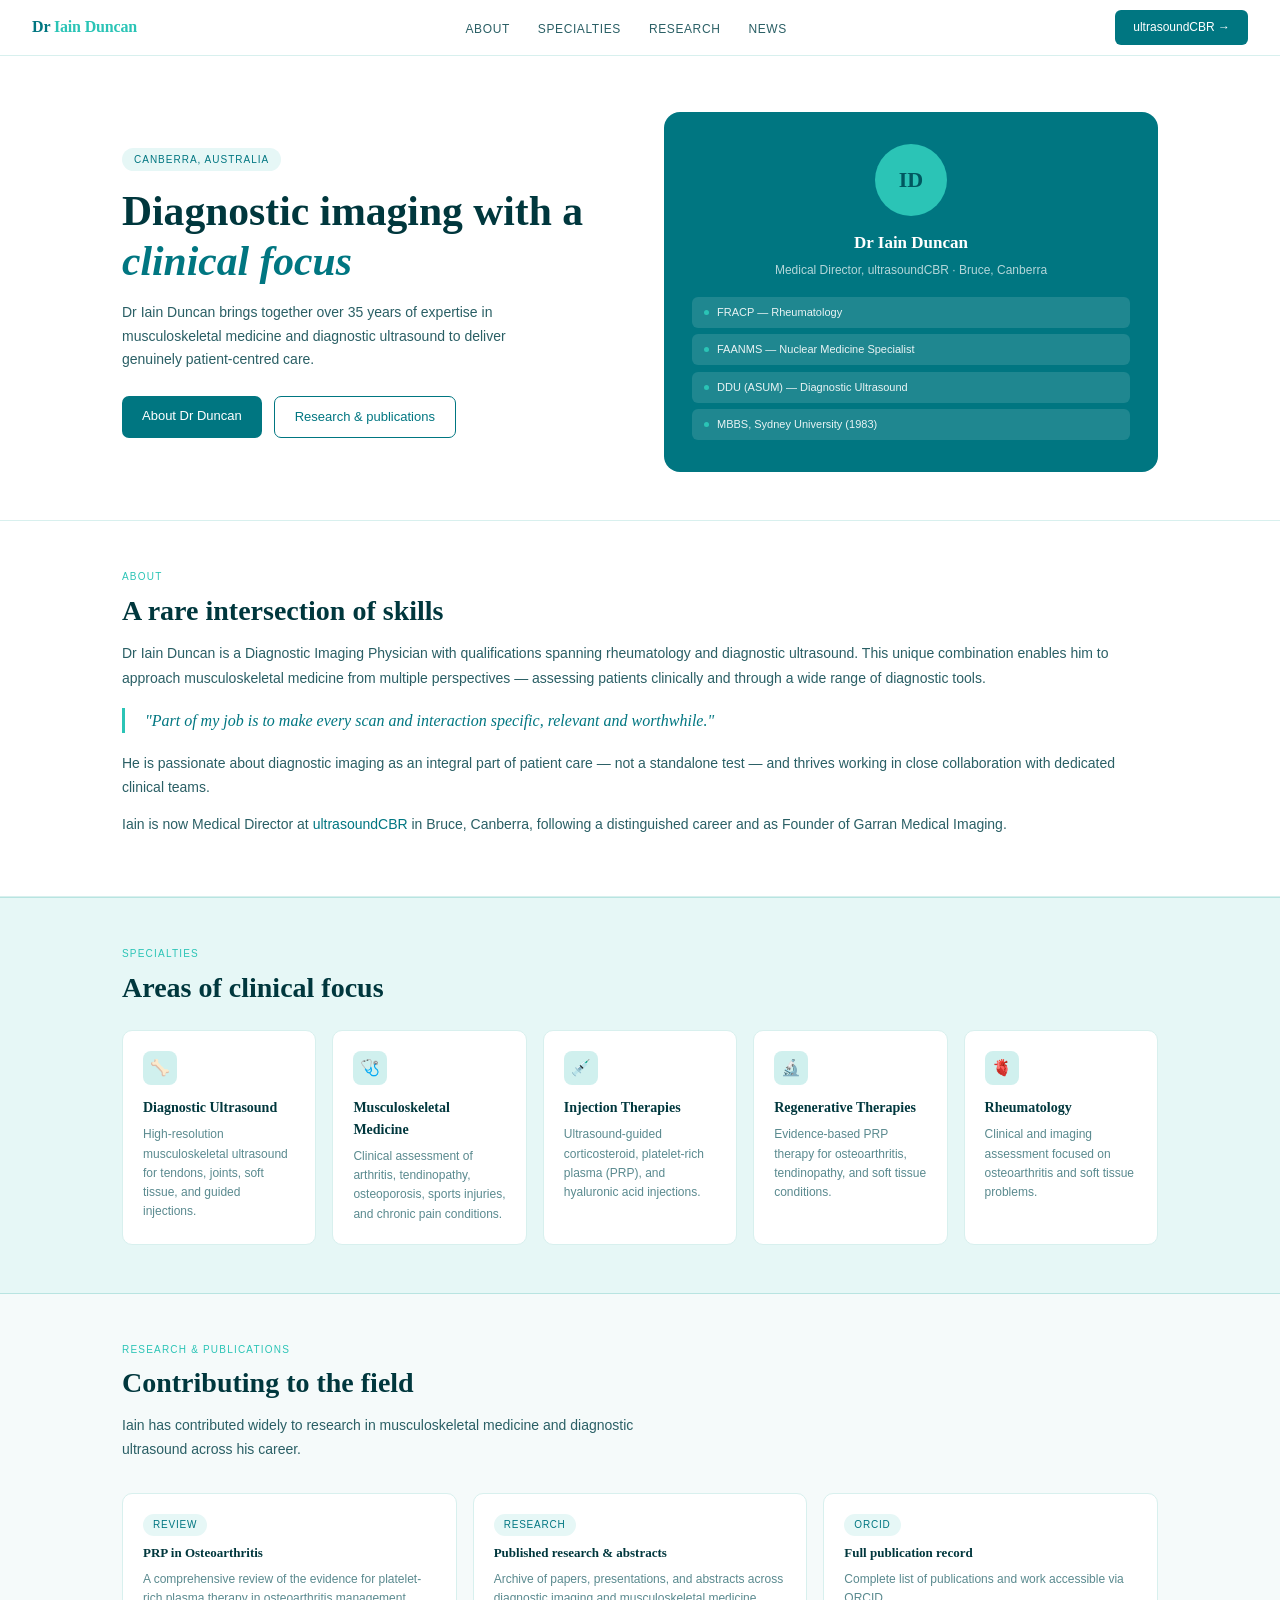
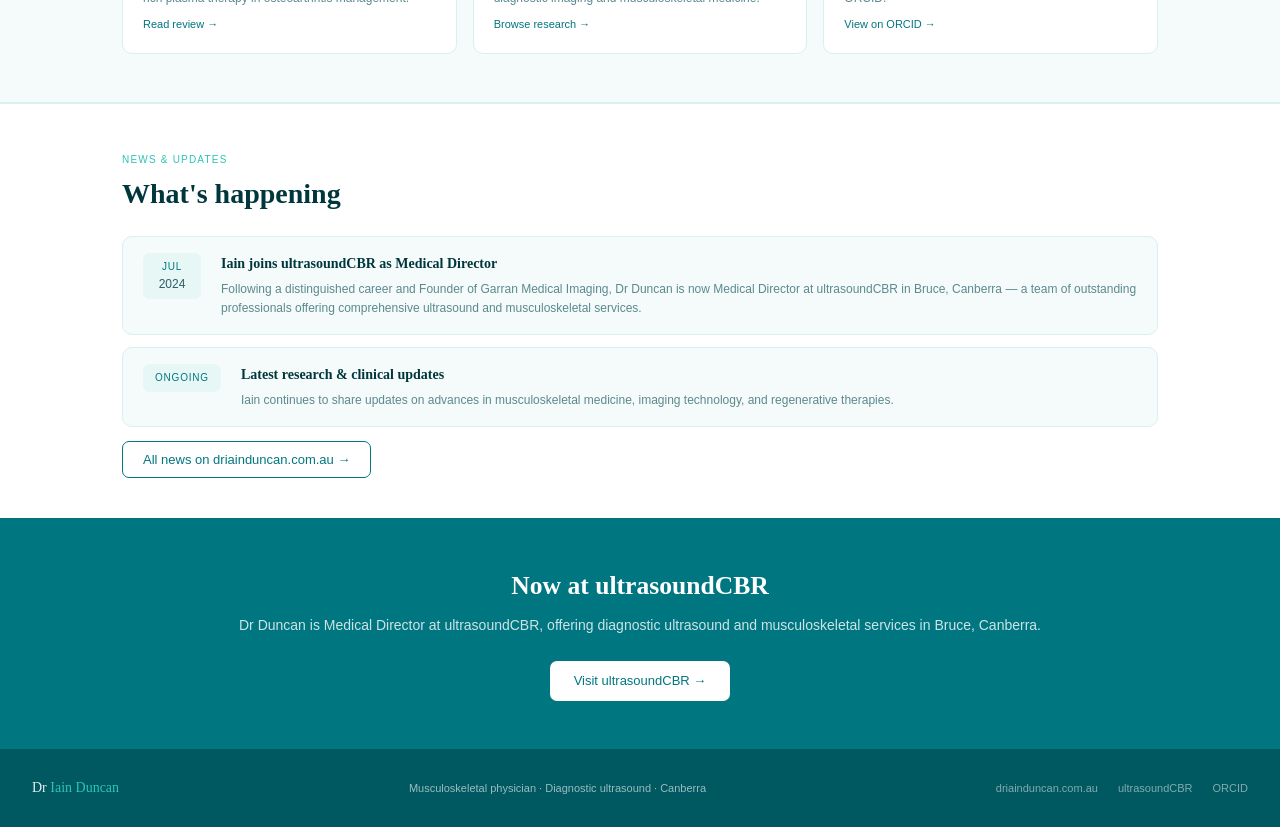
==== index.html @ 13f23eaf "Rename Index.html to index.html" ====
<!DOCTYPE html>
<!-- saved from url=(0050)file:///Users/ijsd2026/Downloads/driainduncan.html -->
<html lang="en"><head><meta http-equiv="Content-Type" content="text/html; charset=UTF-8">

<meta name="viewport" content="width=device-width, initial-scale=1.0">
<title>Dr Iain Duncan</title>
<link rel="preconnect" href="https://fonts.googleapis.com/">
<link href="./Dr Iain Duncan_files/css2" rel="stylesheet">
<style>
*,*::before,*::after{box-sizing:border-box;margin:0;padding:0}
:root{
  --teal-bright:#2BC4B6;
  --teal-deep:#007681;
  --teal-darker:#005860;
  --teal-pale:#E6F7F6;
  --teal-mid:#D0F0EE;
  --white:#FFFFFF;
  --off-white:#F5FAFA;
  --text-dark:#00373D;
  --text-mid:#2A5F65;
  --text-muted:#5A8A8F;
  --border:#B8E4E1;
  --border-light:#D8F0EE;
}
html{scroll-behavior:smooth}
body{font-family:'DM Sans',sans-serif;background:var(--off-white);color:var(--text-dark);line-height:1.55;font-size:15px}
nav{position:sticky;top:0;z-index:100;background:rgba(255,255,255,0.96);backdrop-filter:blur(8px);border-bottom:1px solid var(--border-light);padding:0 2rem;display:flex;align-items:center;justify-content:space-between;height:56px}
.nav-brand{font-family:'Lora',serif;font-size:16px;font-weight:600;color:var(--teal-deep);letter-spacing:-0.01em}
.nav-brand span{color:var(--teal-bright)}
.nav-links{display:flex;gap:1.75rem;list-style:none}
.nav-links a{font-size:12px;font-weight:400;letter-spacing:0.05em;text-transform:uppercase;color:var(--text-mid);text-decoration:none;transition:color 0.2s}
.nav-links a:hover{color:var(--teal-deep)}
.btn-nav{background:var(--teal-deep);color:#fff;border:none;padding:8px 18px;border-radius:6px;font-family:'DM Sans',sans-serif;font-size:12px;font-weight:500;cursor:pointer;text-decoration:none;transition:background 0.2s}
.btn-nav:hover{background:var(--teal-darker)}
.hero-wrap{background:var(--white);border-bottom:1px solid var(--border-light)}
.hero{padding:3.5rem 2rem 3rem;display:grid;grid-template-columns:1fr 1fr;gap:3rem;align-items:center;max-width:1100px;margin:0 auto}
.hero-tag{display:inline-block;background:var(--teal-pale);color:var(--teal-deep);font-size:10px;letter-spacing:0.1em;text-transform:uppercase;font-weight:500;padding:4px 12px;border-radius:100px;margin-bottom:1rem}
.hero h1{font-family:'Lora',serif;font-size:clamp(1.9rem,3.5vw,2.6rem);line-height:1.2;font-weight:600;color:var(--text-dark);margin-bottom:0.85rem}
.hero h1 em{color:var(--teal-deep);font-style:italic}
.hero-desc{font-size:14px;color:var(--text-mid);line-height:1.7;margin-bottom:1.5rem;max-width:440px}
.hero-actions{display:flex;gap:0.75rem;flex-wrap:wrap}
.btn-primary{background:var(--teal-deep);color:#fff;border:none;padding:10px 20px;border-radius:7px;font-family:'DM Sans',sans-serif;font-size:13px;font-weight:500;cursor:pointer;text-decoration:none;transition:background 0.2s}
.btn-primary:hover{background:var(--teal-darker)}
.btn-outline{background:transparent;color:var(--teal-deep);border:1.5px solid var(--teal-deep);padding:10px 20px;border-radius:7px;font-family:'DM Sans',sans-serif;font-size:13px;font-weight:400;cursor:pointer;text-decoration:none;transition:all 0.2s}
.btn-outline:hover{background:var(--teal-pale)}
.hero-card{background:var(--teal-deep);border-radius:16px;padding:2rem 1.75rem;text-align:center;width:100%}
.avatar-circle{width:72px;height:72px;border-radius:50%;background:var(--teal-bright);display:flex;align-items:center;justify-content:center;font-family:'Lora',serif;font-size:22px;font-weight:600;color:var(--teal-darker);margin:0 auto 0.85rem}
.hero-card h3{font-family:'Lora',serif;font-size:17px;color:#fff;margin-bottom:0.3rem}
.hero-card .sub{font-size:12px;color:rgba(255,255,255,0.7);margin-bottom:1.1rem}
.credentials{display:flex;flex-direction:column;gap:0.4rem;text-align:left}
.cred-item{background:rgba(255,255,255,0.12);border-radius:6px;padding:7px 12px;font-size:11px;color:rgba(255,255,255,0.9);display:flex;align-items:center;gap:8px}
.cred-dot{width:5px;height:5px;border-radius:50%;background:var(--teal-bright);flex-shrink:0}
.section{max-width:1100px;margin:0 auto;padding:3rem 2rem}
.section-label{font-size:10px;letter-spacing:0.12em;text-transform:uppercase;color:var(--teal-bright);font-weight:500;margin-bottom:0.5rem}
.section-title{font-family:'Lora',serif;font-size:clamp(1.4rem,2.2vw,1.75rem);font-weight:600;color:var(--text-dark);margin-bottom:0.75rem;line-height:1.3}
.section-intro{font-size:14px;color:var(--text-mid);line-height:1.7;max-width:580px;margin-bottom:2rem}
.about-text{font-size:14px;color:var(--text-mid);line-height:1.75;margin-bottom:0.75rem}
.about-quote{font-family:'Lora',serif;font-style:italic;font-size:16px;color:var(--teal-deep);line-height:1.6;padding-left:1.25rem;border-left:3px solid var(--teal-bright);border-radius:0;margin:1.1rem 0}
.specialties-bg{background:var(--teal-pale);border-top:1px solid var(--border);border-bottom:1px solid var(--border)}
.services-grid{display:grid;grid-template-columns:repeat(auto-fit,minmax(190px,1fr));gap:1rem;margin-top:1.5rem}
.service-card{background:var(--white);border:1px solid var(--border-light);border-radius:10px;padding:1.25rem;transition:border-color 0.2s}
.service-card:hover{border-color:var(--teal-bright)}
.service-icon{width:34px;height:34px;border-radius:8px;background:var(--teal-mid);display:flex;align-items:center;justify-content:center;margin-bottom:0.75rem;font-size:16px}
.service-card h4{font-family:'Lora',serif;font-size:14px;font-weight:600;color:var(--text-dark);margin-bottom:0.4rem}
.service-card p{font-size:12px;color:var(--text-muted);line-height:1.6}
.research-grid{display:grid;grid-template-columns:repeat(3,1fr);gap:1rem;margin-top:1.5rem}
.resource-card{border:1px solid var(--border-light);border-radius:10px;padding:1.25rem;background:var(--white);text-decoration:none;color:inherit;display:flex;flex-direction:column;gap:0.5rem;transition:border-color 0.2s}
.resource-card:hover{border-color:var(--teal-bright)}
.resource-tag{font-size:10px;letter-spacing:0.08em;text-transform:uppercase;font-weight:500;color:var(--teal-deep);background:var(--teal-pale);padding:3px 10px;border-radius:100px;display:inline-block;width:fit-content}
.resource-card h4{font-family:'Lora',serif;font-size:13px;font-weight:600;color:var(--text-dark);line-height:1.4}
.resource-card p{font-size:12px;color:var(--text-muted);line-height:1.6;flex:1}
.resource-link{font-size:11px;color:var(--teal-deep);font-weight:500}
.news-bg{background:var(--white);border-top:1px solid var(--border-light)}
.news-list{display:flex;flex-direction:column;gap:0.75rem;margin-top:1.5rem}
.news-item{display:flex;gap:1.25rem;align-items:flex-start;padding:1rem 1.25rem;border-radius:10px;border:1px solid var(--border-light);background:var(--off-white)}
.news-date{flex-shrink:0;text-align:center;background:var(--teal-pale);border-radius:7px;padding:6px 12px;min-width:58px}
.news-date .month{font-size:10px;text-transform:uppercase;letter-spacing:0.08em;color:var(--teal-deep);font-weight:500}
.news-date .year{font-size:12px;color:var(--text-mid);font-weight:400}
.news-content h4{font-family:'Lora',serif;font-size:14px;font-weight:600;color:var(--text-dark);margin-bottom:0.3rem}
.news-content p{font-size:12px;color:var(--text-muted);line-height:1.6}
.banner-section{background:var(--teal-deep);padding:3rem 2rem;text-align:center}
.banner-section h2{font-family:'Lora',serif;font-size:1.6rem;color:#fff;margin-bottom:0.6rem;font-weight:600}
.banner-section p{color:rgba(255,255,255,0.8);font-size:14px;margin-bottom:1.5rem}
.btn-white{background:#fff;color:var(--teal-deep);padding:10px 24px;border-radius:7px;font-family:'DM Sans',sans-serif;font-size:13px;font-weight:500;text-decoration:none;display:inline-block;transition:background 0.2s}
.btn-white:hover{background:var(--teal-pale)}
footer{background:var(--teal-darker);color:rgba(255,255,255,0.6);padding:1.75rem 2rem;display:flex;align-items:center;justify-content:space-between;flex-wrap:wrap;gap:0.75rem}
footer .brand{font-family:'Lora',serif;font-size:14px;color:rgba(255,255,255,0.9)}
footer .brand span{color:var(--teal-bright)}
footer p{font-size:11px}
footer a{color:rgba(255,255,255,0.5);text-decoration:none;font-size:11px}
footer a:hover{color:#fff}
@media(max-width:768px){
  .hero{grid-template-columns:1fr;gap:1.75rem}
  .services-grid,.research-grid{grid-template-columns:1fr}
  .nav-links{display:none}
  .section{padding:2.25rem 1.25rem}
  footer{flex-direction:column;align-items:flex-start}
}
</style>
</head>
<body>

<nav>
  <div class="nav-brand">Dr <span>Iain Duncan</span></div>
  <ul class="nav-links">
    <li><a href="file:///Users/ijsd2026/Downloads/driainduncan.html#about">About</a></li>
    <li><a href="file:///Users/ijsd2026/Downloads/driainduncan.html#specialties">Specialties</a></li>
    <li><a href="file:///Users/ijsd2026/Downloads/driainduncan.html#research">Research</a></li>
    <li><a href="file:///Users/ijsd2026/Downloads/driainduncan.html#news">News</a></li>
  </ul>
  <a href="https://www.ultrasoundcbr.com.au/" class="btn-nav" target="_blank">ultrasoundCBR →</a>
</nav>

<div class="hero-wrap">
  <div class="hero">
    <div>
      <div class="hero-tag">Canberra, Australia</div>
      <h1>Diagnostic imaging with a <em>clinical focus</em></h1>
      <p class="hero-desc">Dr Iain Duncan brings together over 35 years of expertise in musculoskeletal medicine and diagnostic ultrasound to deliver genuinely patient-centred care.</p>
      <div class="hero-actions">
        <a href="file:///Users/ijsd2026/Downloads/driainduncan.html#about" class="btn-primary">About Dr Duncan</a>
        <a href="file:///Users/ijsd2026/Downloads/driainduncan.html#research" class="btn-outline">Research &amp; publications</a>
      </div>
    </div>
    <div>
      <div class="hero-card">
        <div class="avatar-circle">ID</div>
        <h3>Dr Iain Duncan</h3>
        <p class="sub">Medical Director, ultrasoundCBR · Bruce, Canberra</p>
        <div class="credentials">
          <div class="cred-item"><div class="cred-dot"></div>FRACP — Rheumatology</div>
          <div class="cred-item"><div class="cred-dot"></div>FAANMS — Nuclear Medicine Specialist</div>
          <div class="cred-item"><div class="cred-dot"></div>DDU (ASUM) — Diagnostic Ultrasound</div>
          <div class="cred-item"><div class="cred-dot"></div>MBBS, Sydney University (1983)</div>
        </div>
      </div>
    </div>
  </div>
</div>

<div id="about" style="background:var(--white);border-bottom:1px solid var(--border-light)">
  <div class="section">
    <p class="section-label">About</p>
    <h2 class="section-title">A rare intersection of skills</h2>
    <p class="about-text">Dr Iain Duncan is a Diagnostic Imaging Physician with qualifications spanning rheumatology and diagnostic ultrasound. This unique combination enables him to approach musculoskeletal medicine from multiple perspectives — assessing patients clinically and through a wide range of diagnostic tools.</p>
    <blockquote class="about-quote">"Part of my job is to make every scan and interaction specific, relevant and worthwhile."</blockquote>
    <p class="about-text">He is passionate about diagnostic imaging as an integral part of patient care — not a standalone test — and thrives working in close collaboration with dedicated clinical teams.</p>
    <p class="about-text">Iain is now Medical Director at <a href="https://www.ultrasoundcbr.com.au/" style="color:var(--teal-deep);text-decoration:none;font-weight:500" target="_blank">ultrasoundCBR</a> in Bruce, Canberra, following a distinguished career and as Founder of Garran Medical Imaging.</p>
  </div>
</div>

<div id="specialties" class="specialties-bg">
  <div class="section">
    <p class="section-label">Specialties</p>
    <h2 class="section-title">Areas of clinical focus</h2>
    <div class="services-grid">
      <div class="service-card">
        <div class="service-icon">🦴</div>
        <h4>Diagnostic Ultrasound</h4>
        <p>High-resolution musculoskeletal ultrasound for tendons, joints, soft tissue, and guided injections.</p>
      </div>
      <div class="service-card">
        <div class="service-icon">🩺</div>
        <h4>Musculoskeletal Medicine</h4>
        <p>Clinical assessment of arthritis, tendinopathy, osteoporosis, sports injuries, and chronic pain conditions.</p>
      </div>
      <div class="service-card">
        <div class="service-icon">💉</div>
        <h4>Injection Therapies</h4>
        <p>Ultrasound-guided corticosteroid, platelet-rich plasma (PRP), and hyaluronic acid injections.</p>
      </div>
      <div class="service-card">
        <div class="service-icon">🔬</div>
        <h4>Regenerative Therapies</h4>
        <p>Evidence-based PRP therapy for osteoarthritis, tendinopathy, and soft tissue conditions.</p>
      </div>
      <div class="service-card">
        <div class="service-icon">🫀</div>
        <h4>Rheumatology</h4>
        <p>Clinical and imaging assessment focused on osteoarthritis and soft tissue problems.</p>
      </div>
    </div>
  </div>
</div>

<div id="research" style="background:var(--off-white);border-bottom:1px solid var(--border-light)">
  <div class="section">
    <p class="section-label">Research &amp; publications</p>
    <h2 class="section-title">Contributing to the field</h2>
    <p class="section-intro">Iain has contributed widely to research in musculoskeletal medicine and diagnostic ultrasound across his career.</p>
    <div class="research-grid">
      <a href="https://driainduncan.com.au/prp-in-osteoarthritis/" class="resource-card" target="_blank">
        <div class="resource-tag">Review</div>
        <h4>PRP in Osteoarthritis</h4>
        <p>A comprehensive review of the evidence for platelet-rich plasma therapy in osteoarthritis management.</p>
        <div class="resource-link">Read review →</div>
      </a>
      <a href="https://driainduncan.com.au/category/iainsresearch/" class="resource-card" target="_blank">
        <div class="resource-tag">Research</div>
        <h4>Published research &amp; abstracts</h4>
        <p>Archive of papers, presentations, and abstracts across diagnostic imaging and musculoskeletal medicine.</p>
        <div class="resource-link">Browse research →</div>
      </a>
      <a href="https://orcid.org/0000-0001-8678-4501" class="resource-card" target="_blank">
        <div class="resource-tag">ORCID</div>
        <h4>Full publication record</h4>
        <p>Complete list of publications and work accessible via ORCID.</p>
        <div class="resource-link">View on ORCID →</div>
      </a>
    </div>
  </div>
</div>

<div id="news" class="news-bg">
  <div class="section">
    <p class="section-label">News &amp; updates</p>
    <h2 class="section-title">What's happening</h2>
    <div class="news-list">
      <div class="news-item">
        <div class="news-date"><div class="month">Jul</div><div class="year">2024</div></div>
        <div class="news-content">
          <h4>Iain joins ultrasoundCBR as Medical Director</h4>
          <p>Following a distinguished career and Founder of Garran Medical Imaging, Dr Duncan is now Medical Director at ultrasoundCBR in Bruce, Canberra — a team of outstanding professionals offering comprehensive ultrasound and musculoskeletal services.</p>
        </div>
      </div>
      <div class="news-item">
        <div class="news-date"><div class="month">Ongoing</div><div class="year"></div></div>
        <div class="news-content">
          <h4>Latest research &amp; clinical updates</h4>
          <p>Iain continues to share updates on advances in musculoskeletal medicine, imaging technology, and regenerative therapies.</p>
        </div>
      </div>
    </div>
    <div style="margin-top:1.25rem">
      <a href="https://driainduncan.com.au/dr-iain-duncan-news/" class="btn-outline" target="_blank">All news on driainduncan.com.au →</a>
    </div>
  </div>
</div>

<div class="banner-section">
  <h2>Now at ultrasoundCBR</h2>
  <p>Dr Duncan is Medical Director at ultrasoundCBR, offering diagnostic ultrasound and musculoskeletal services in Bruce, Canberra.</p>
  <a href="https://www.ultrasoundcbr.com.au/" class="btn-white" target="_blank">Visit ultrasoundCBR →</a>
</div>

<footer>
  <div class="brand">Dr <span>Iain Duncan</span></div>
  <p>Musculoskeletal physician · Diagnostic ultrasound · Canberra</p>
  <div style="display:flex;gap:1.25rem">
    <a href="https://driainduncan.com.au/" target="_blank">driainduncan.com.au</a>
    <a href="https://www.ultrasoundcbr.com.au/" target="_blank">ultrasoundCBR</a>
    <a href="https://orcid.org/0000-0001-8678-4501" target="_blank">ORCID</a>
  </div>
</footer>



</body></html>
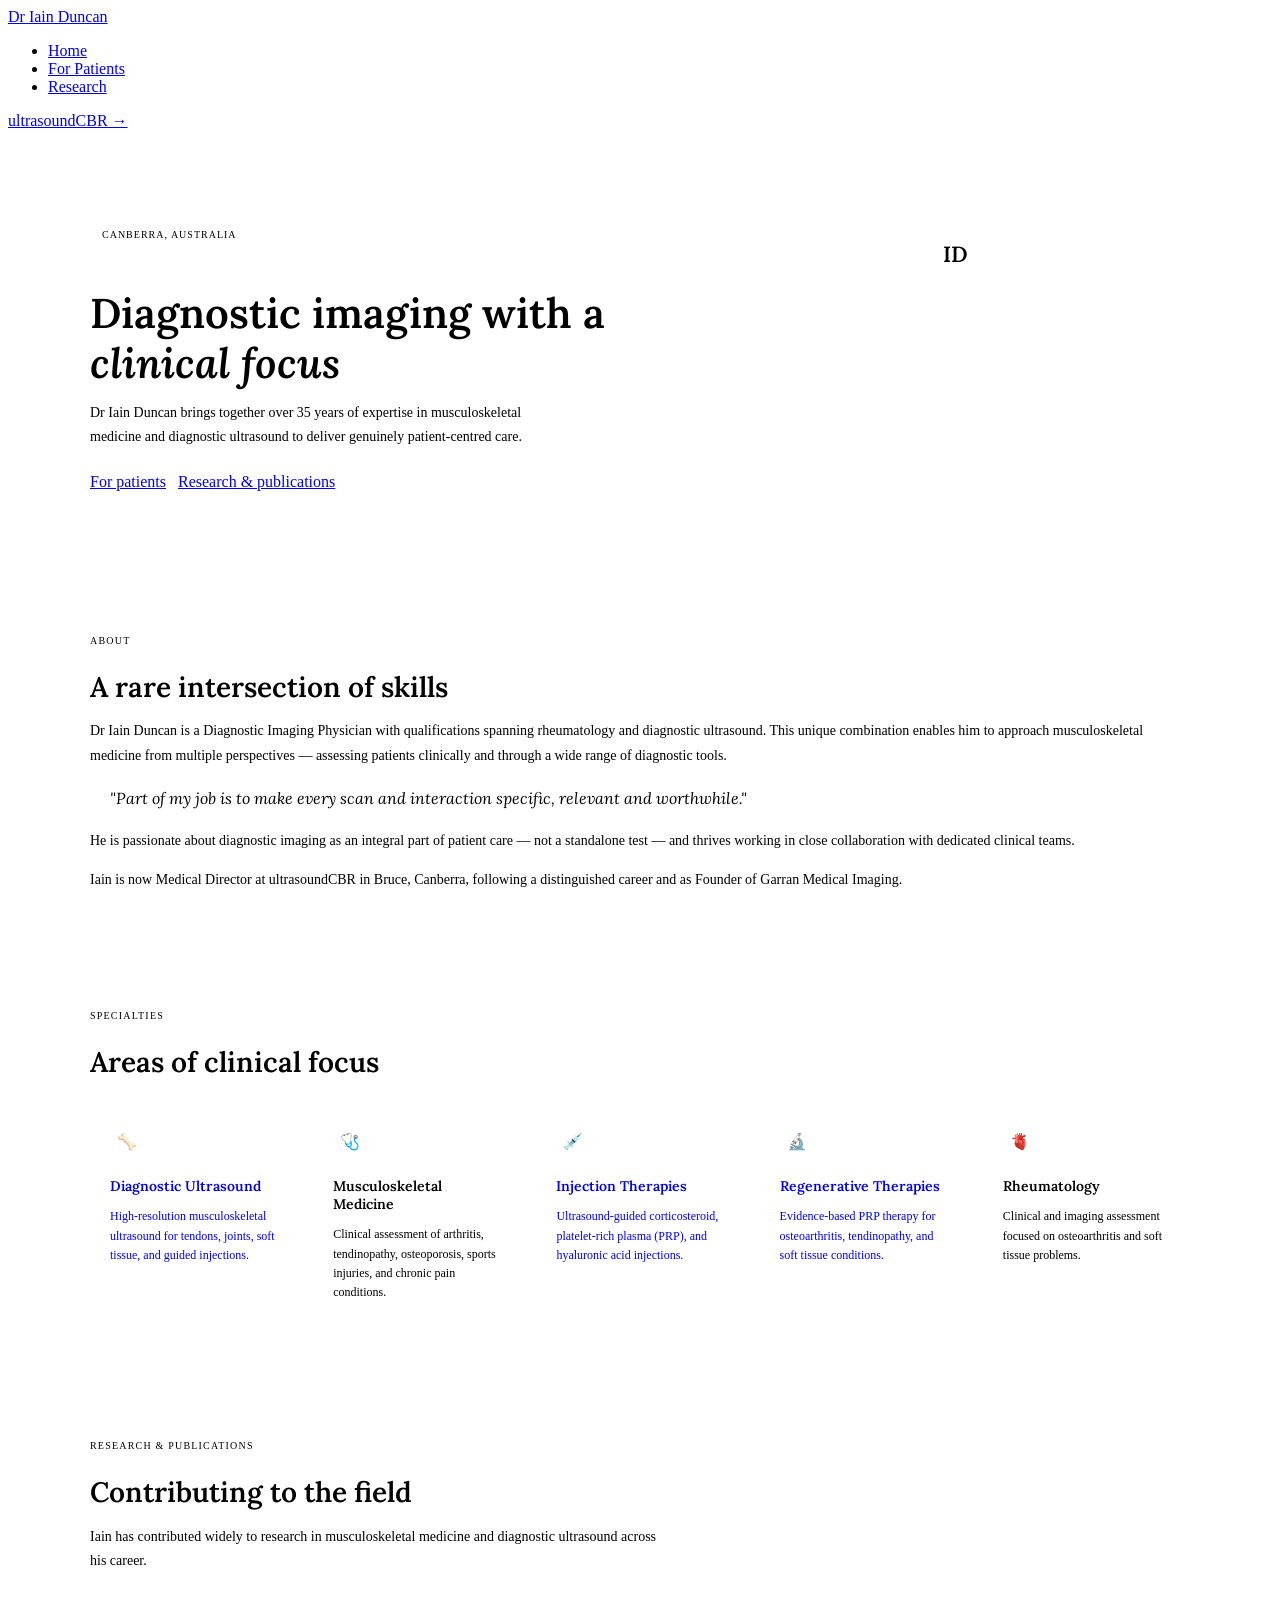
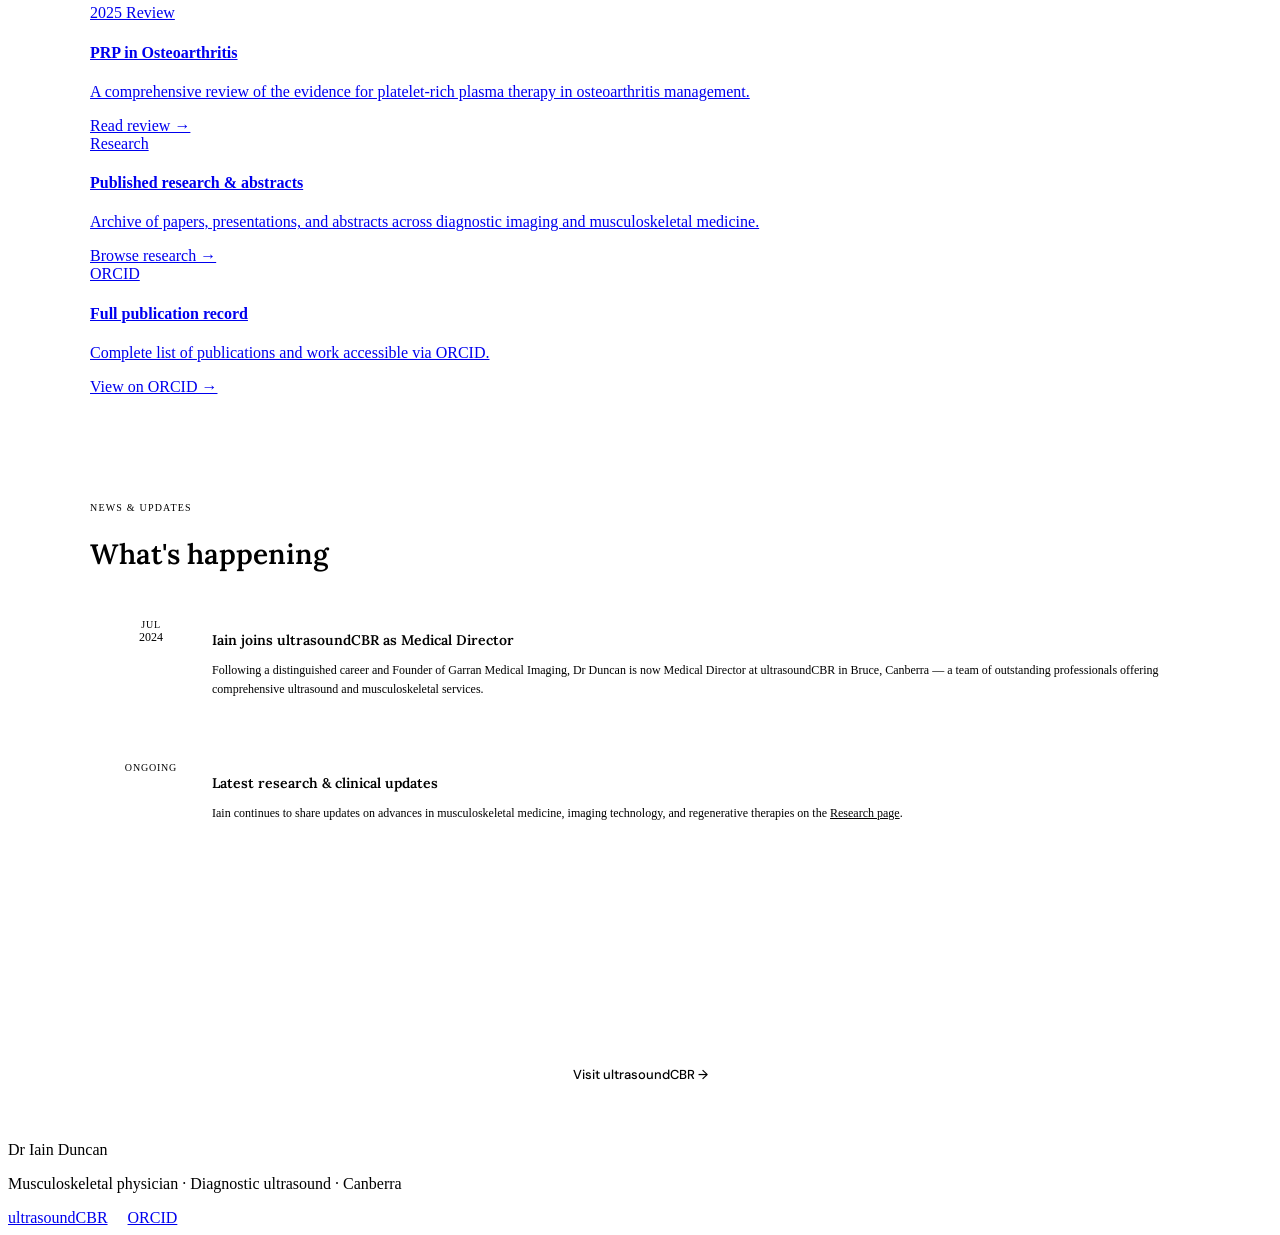
==== commit 1f61896a: "Add files via upload expanding website and replacing index file" ====
--- a/index.html
+++ b/index.html
@@ -1,37 +1,13 @@
 <!DOCTYPE html>
-<!-- saved from url=(0050)file:///Users/ijsd2026/Downloads/driainduncan.html -->
-<html lang="en"><head><meta http-equiv="Content-Type" content="text/html; charset=UTF-8">
-
+<html lang="en">
+<head>
+<meta charset="UTF-8">
 <meta name="viewport" content="width=device-width, initial-scale=1.0">
 <title>Dr Iain Duncan</title>
-<link rel="preconnect" href="https://fonts.googleapis.com/">
-<link href="./Dr Iain Duncan_files/css2" rel="stylesheet">
+<link rel="preconnect" href="https://fonts.googleapis.com">
+<link href="https://fonts.googleapis.com/css2?family=Lora:ital,wght@0,400;0,600;1,400&family=DM+Sans:wght@300;400;500&display=swap" rel="stylesheet">
+<link rel="stylesheet" href="style.css">
 <style>
-*,*::before,*::after{box-sizing:border-box;margin:0;padding:0}
-:root{
-  --teal-bright:#2BC4B6;
-  --teal-deep:#007681;
-  --teal-darker:#005860;
-  --teal-pale:#E6F7F6;
-  --teal-mid:#D0F0EE;
-  --white:#FFFFFF;
-  --off-white:#F5FAFA;
-  --text-dark:#00373D;
-  --text-mid:#2A5F65;
-  --text-muted:#5A8A8F;
-  --border:#B8E4E1;
-  --border-light:#D8F0EE;
-}
-html{scroll-behavior:smooth}
-body{font-family:'DM Sans',sans-serif;background:var(--off-white);color:var(--text-dark);line-height:1.55;font-size:15px}
-nav{position:sticky;top:0;z-index:100;background:rgba(255,255,255,0.96);backdrop-filter:blur(8px);border-bottom:1px solid var(--border-light);padding:0 2rem;display:flex;align-items:center;justify-content:space-between;height:56px}
-.nav-brand{font-family:'Lora',serif;font-size:16px;font-weight:600;color:var(--teal-deep);letter-spacing:-0.01em}
-.nav-brand span{color:var(--teal-bright)}
-.nav-links{display:flex;gap:1.75rem;list-style:none}
-.nav-links a{font-size:12px;font-weight:400;letter-spacing:0.05em;text-transform:uppercase;color:var(--text-mid);text-decoration:none;transition:color 0.2s}
-.nav-links a:hover{color:var(--teal-deep)}
-.btn-nav{background:var(--teal-deep);color:#fff;border:none;padding:8px 18px;border-radius:6px;font-family:'DM Sans',sans-serif;font-size:12px;font-weight:500;cursor:pointer;text-decoration:none;transition:background 0.2s}
-.btn-nav:hover{background:var(--teal-darker)}
 .hero-wrap{background:var(--white);border-bottom:1px solid var(--border-light)}
 .hero{padding:3.5rem 2rem 3rem;display:grid;grid-template-columns:1fr 1fr;gap:3rem;align-items:center;max-width:1100px;margin:0 auto}
 .hero-tag{display:inline-block;background:var(--teal-pale);color:var(--teal-deep);font-size:10px;letter-spacing:0.1em;text-transform:uppercase;font-weight:500;padding:4px 12px;border-radius:100px;margin-bottom:1rem}
@@ -39,10 +15,6 @@
 .hero h1 em{color:var(--teal-deep);font-style:italic}
 .hero-desc{font-size:14px;color:var(--text-mid);line-height:1.7;margin-bottom:1.5rem;max-width:440px}
 .hero-actions{display:flex;gap:0.75rem;flex-wrap:wrap}
-.btn-primary{background:var(--teal-deep);color:#fff;border:none;padding:10px 20px;border-radius:7px;font-family:'DM Sans',sans-serif;font-size:13px;font-weight:500;cursor:pointer;text-decoration:none;transition:background 0.2s}
-.btn-primary:hover{background:var(--teal-darker)}
-.btn-outline{background:transparent;color:var(--teal-deep);border:1.5px solid var(--teal-deep);padding:10px 20px;border-radius:7px;font-family:'DM Sans',sans-serif;font-size:13px;font-weight:400;cursor:pointer;text-decoration:none;transition:all 0.2s}
-.btn-outline:hover{background:var(--teal-pale)}
 .hero-card{background:var(--teal-deep);border-radius:16px;padding:2rem 1.75rem;text-align:center;width:100%}
 .avatar-circle{width:72px;height:72px;border-radius:50%;background:var(--teal-bright);display:flex;align-items:center;justify-content:center;font-family:'Lora',serif;font-size:22px;font-weight:600;color:var(--teal-darker);margin:0 auto 0.85rem}
 .hero-card h3{font-family:'Lora',serif;font-size:17px;color:#fff;margin-bottom:0.3rem}
@@ -55,7 +27,7 @@
 .section-title{font-family:'Lora',serif;font-size:clamp(1.4rem,2.2vw,1.75rem);font-weight:600;color:var(--text-dark);margin-bottom:0.75rem;line-height:1.3}
 .section-intro{font-size:14px;color:var(--text-mid);line-height:1.7;max-width:580px;margin-bottom:2rem}
 .about-text{font-size:14px;color:var(--text-mid);line-height:1.75;margin-bottom:0.75rem}
-.about-quote{font-family:'Lora',serif;font-style:italic;font-size:16px;color:var(--teal-deep);line-height:1.6;padding-left:1.25rem;border-left:3px solid var(--teal-bright);border-radius:0;margin:1.1rem 0}
+.about-quote{font-family:'Lora',serif;font-style:italic;font-size:16px;color:var(--teal-deep);line-height:1.6;padding-left:1.25rem;border-left:3px solid var(--teal-bright);margin:1.1rem 0}
 .specialties-bg{background:var(--teal-pale);border-top:1px solid var(--border);border-bottom:1px solid var(--border)}
 .services-grid{display:grid;grid-template-columns:repeat(auto-fit,minmax(190px,1fr));gap:1rem;margin-top:1.5rem}
 .service-card{background:var(--white);border:1px solid var(--border-light);border-radius:10px;padding:1.25rem;transition:border-color 0.2s}
@@ -63,13 +35,6 @@
 .service-icon{width:34px;height:34px;border-radius:8px;background:var(--teal-mid);display:flex;align-items:center;justify-content:center;margin-bottom:0.75rem;font-size:16px}
 .service-card h4{font-family:'Lora',serif;font-size:14px;font-weight:600;color:var(--text-dark);margin-bottom:0.4rem}
 .service-card p{font-size:12px;color:var(--text-muted);line-height:1.6}
-.research-grid{display:grid;grid-template-columns:repeat(3,1fr);gap:1rem;margin-top:1.5rem}
-.resource-card{border:1px solid var(--border-light);border-radius:10px;padding:1.25rem;background:var(--white);text-decoration:none;color:inherit;display:flex;flex-direction:column;gap:0.5rem;transition:border-color 0.2s}
-.resource-card:hover{border-color:var(--teal-bright)}
-.resource-tag{font-size:10px;letter-spacing:0.08em;text-transform:uppercase;font-weight:500;color:var(--teal-deep);background:var(--teal-pale);padding:3px 10px;border-radius:100px;display:inline-block;width:fit-content}
-.resource-card h4{font-family:'Lora',serif;font-size:13px;font-weight:600;color:var(--text-dark);line-height:1.4}
-.resource-card p{font-size:12px;color:var(--text-muted);line-height:1.6;flex:1}
-.resource-link{font-size:11px;color:var(--teal-deep);font-weight:500}
 .news-bg{background:var(--white);border-top:1px solid var(--border-light)}
 .news-list{display:flex;flex-direction:column;gap:0.75rem;margin-top:1.5rem}
 .news-item{display:flex;gap:1.25rem;align-items:flex-start;padding:1rem 1.25rem;border-radius:10px;border:1px solid var(--border-light);background:var(--off-white)}
@@ -83,30 +48,17 @@
 .banner-section p{color:rgba(255,255,255,0.8);font-size:14px;margin-bottom:1.5rem}
 .btn-white{background:#fff;color:var(--teal-deep);padding:10px 24px;border-radius:7px;font-family:'DM Sans',sans-serif;font-size:13px;font-weight:500;text-decoration:none;display:inline-block;transition:background 0.2s}
 .btn-white:hover{background:var(--teal-pale)}
-footer{background:var(--teal-darker);color:rgba(255,255,255,0.6);padding:1.75rem 2rem;display:flex;align-items:center;justify-content:space-between;flex-wrap:wrap;gap:0.75rem}
-footer .brand{font-family:'Lora',serif;font-size:14px;color:rgba(255,255,255,0.9)}
-footer .brand span{color:var(--teal-bright)}
-footer p{font-size:11px}
-footer a{color:rgba(255,255,255,0.5);text-decoration:none;font-size:11px}
-footer a:hover{color:#fff}
-@media(max-width:768px){
-  .hero{grid-template-columns:1fr;gap:1.75rem}
-  .services-grid,.research-grid{grid-template-columns:1fr}
-  .nav-links{display:none}
-  .section{padding:2.25rem 1.25rem}
-  footer{flex-direction:column;align-items:flex-start}
-}
+@media(max-width:768px){.hero{grid-template-columns:1fr;gap:1.75rem}}
 </style>
 </head>
 <body>
 
 <nav>
-  <div class="nav-brand">Dr <span>Iain Duncan</span></div>
+  <a class="nav-brand" href="index.html">Dr <span>Iain Duncan</span></a>
   <ul class="nav-links">
-    <li><a href="file:///Users/ijsd2026/Downloads/driainduncan.html#about">About</a></li>
-    <li><a href="file:///Users/ijsd2026/Downloads/driainduncan.html#specialties">Specialties</a></li>
-    <li><a href="file:///Users/ijsd2026/Downloads/driainduncan.html#research">Research</a></li>
-    <li><a href="file:///Users/ijsd2026/Downloads/driainduncan.html#news">News</a></li>
+    <li><a href="index.html" class="active">Home</a></li>
+    <li><a href="patients.html">For Patients</a></li>
+    <li><a href="research.html">Research</a></li>
   </ul>
   <a href="https://www.ultrasoundcbr.com.au/" class="btn-nav" target="_blank">ultrasoundCBR →</a>
 </nav>
@@ -118,8 +70,8 @@
       <h1>Diagnostic imaging with a <em>clinical focus</em></h1>
       <p class="hero-desc">Dr Iain Duncan brings together over 35 years of expertise in musculoskeletal medicine and diagnostic ultrasound to deliver genuinely patient-centred care.</p>
       <div class="hero-actions">
-        <a href="file:///Users/ijsd2026/Downloads/driainduncan.html#about" class="btn-primary">About Dr Duncan</a>
-        <a href="file:///Users/ijsd2026/Downloads/driainduncan.html#research" class="btn-outline">Research &amp; publications</a>
+        <a href="patients.html" class="btn-primary">For patients</a>
+        <a href="research.html" class="btn-outline">Research &amp; publications</a>
       </div>
     </div>
     <div>
@@ -154,26 +106,26 @@
     <p class="section-label">Specialties</p>
     <h2 class="section-title">Areas of clinical focus</h2>
     <div class="services-grid">
-      <div class="service-card">
+      <a href="msk-ultrasound.html" class="service-card" style="text-decoration:none">
         <div class="service-icon">🦴</div>
         <h4>Diagnostic Ultrasound</h4>
         <p>High-resolution musculoskeletal ultrasound for tendons, joints, soft tissue, and guided injections.</p>
-      </div>
+      </a>
       <div class="service-card">
         <div class="service-icon">🩺</div>
         <h4>Musculoskeletal Medicine</h4>
         <p>Clinical assessment of arthritis, tendinopathy, osteoporosis, sports injuries, and chronic pain conditions.</p>
       </div>
-      <div class="service-card">
+      <a href="patients.html" class="service-card" style="text-decoration:none">
         <div class="service-icon">💉</div>
         <h4>Injection Therapies</h4>
         <p>Ultrasound-guided corticosteroid, platelet-rich plasma (PRP), and hyaluronic acid injections.</p>
-      </div>
-      <div class="service-card">
+      </a>
+      <a href="prp.html" class="service-card" style="text-decoration:none">
         <div class="service-icon">🔬</div>
         <h4>Regenerative Therapies</h4>
         <p>Evidence-based PRP therapy for osteoarthritis, tendinopathy, and soft tissue conditions.</p>
-      </div>
+      </a>
       <div class="service-card">
         <div class="service-icon">🫀</div>
         <h4>Rheumatology</h4>
@@ -188,24 +140,24 @@
     <p class="section-label">Research &amp; publications</p>
     <h2 class="section-title">Contributing to the field</h2>
     <p class="section-intro">Iain has contributed widely to research in musculoskeletal medicine and diagnostic ultrasound across his career.</p>
-    <div class="research-grid">
-      <a href="https://driainduncan.com.au/prp-in-osteoarthritis/" class="resource-card" target="_blank">
-        <div class="resource-tag">Review</div>
+    <div class="card-grid">
+      <a href="prp-review-2025.html" class="card">
+        <div class="card-tag">2025 Review</div>
         <h4>PRP in Osteoarthritis</h4>
         <p>A comprehensive review of the evidence for platelet-rich plasma therapy in osteoarthritis management.</p>
-        <div class="resource-link">Read review →</div>
-      </a>
-      <a href="https://driainduncan.com.au/category/iainsresearch/" class="resource-card" target="_blank">
-        <div class="resource-tag">Research</div>
+        <div class="arrow">Read review →</div>
+      </a>
+      <a href="research.html" class="card">
+        <div class="card-tag">Research</div>
         <h4>Published research &amp; abstracts</h4>
         <p>Archive of papers, presentations, and abstracts across diagnostic imaging and musculoskeletal medicine.</p>
-        <div class="resource-link">Browse research →</div>
-      </a>
-      <a href="https://orcid.org/0000-0001-8678-4501" class="resource-card" target="_blank">
-        <div class="resource-tag">ORCID</div>
+        <div class="arrow">Browse research →</div>
+      </a>
+      <a href="https://orcid.org/0000-0001-8678-4501" class="card" target="_blank">
+        <div class="card-tag">ORCID</div>
         <h4>Full publication record</h4>
         <p>Complete list of publications and work accessible via ORCID.</p>
-        <div class="resource-link">View on ORCID →</div>
+        <div class="arrow">View on ORCID →</div>
       </a>
     </div>
   </div>
@@ -227,12 +179,9 @@
         <div class="news-date"><div class="month">Ongoing</div><div class="year"></div></div>
         <div class="news-content">
           <h4>Latest research &amp; clinical updates</h4>
-          <p>Iain continues to share updates on advances in musculoskeletal medicine, imaging technology, and regenerative therapies.</p>
+          <p>Iain continues to share updates on advances in musculoskeletal medicine, imaging technology, and regenerative therapies on the <a href="research.html" style="color:var(--teal-deep)">Research page</a>.</p>
         </div>
       </div>
-    </div>
-    <div style="margin-top:1.25rem">
-      <a href="https://driainduncan.com.au/dr-iain-duncan-news/" class="btn-outline" target="_blank">All news on driainduncan.com.au →</a>
     </div>
   </div>
 </div>
@@ -247,12 +196,10 @@
   <div class="brand">Dr <span>Iain Duncan</span></div>
   <p>Musculoskeletal physician · Diagnostic ultrasound · Canberra</p>
   <div style="display:flex;gap:1.25rem">
-    <a href="https://driainduncan.com.au/" target="_blank">driainduncan.com.au</a>
     <a href="https://www.ultrasoundcbr.com.au/" target="_blank">ultrasoundCBR</a>
     <a href="https://orcid.org/0000-0001-8678-4501" target="_blank">ORCID</a>
   </div>
 </footer>
 
-
-
-</body></html>
+</body>
+</html>
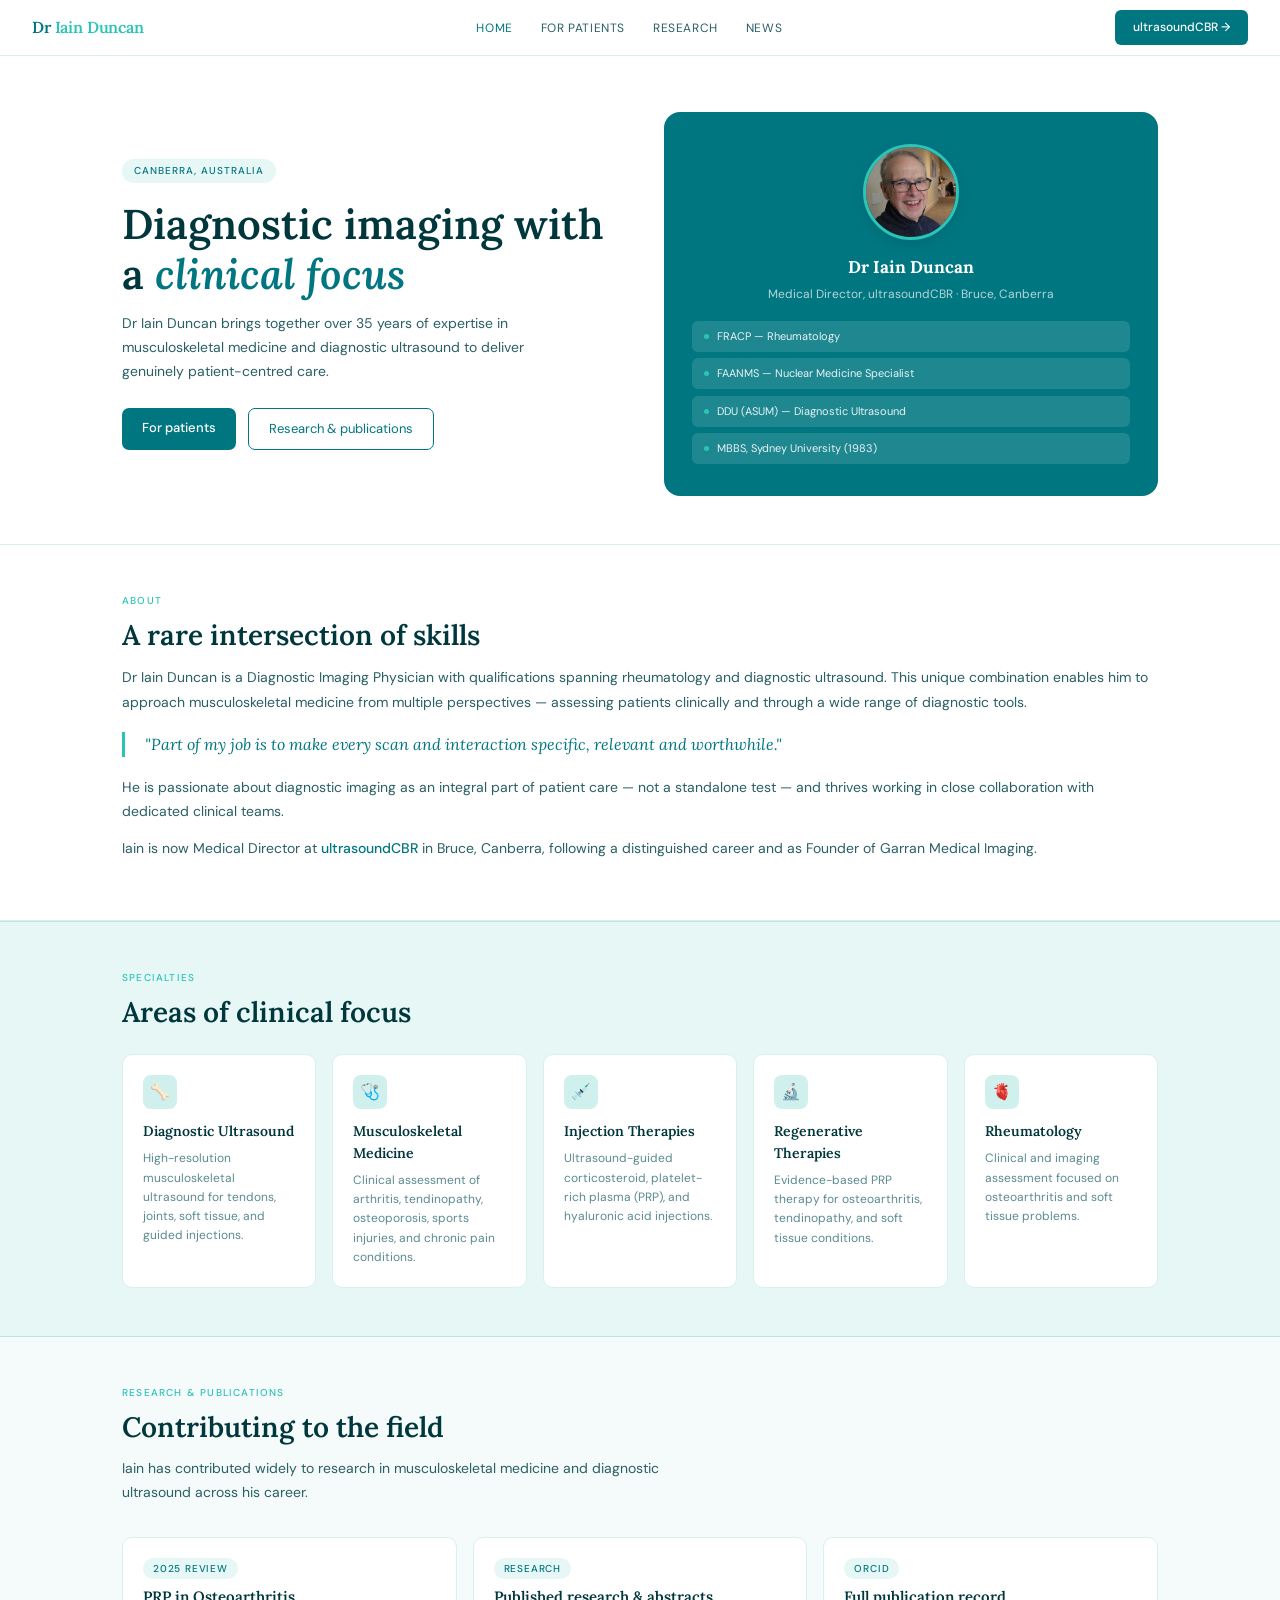
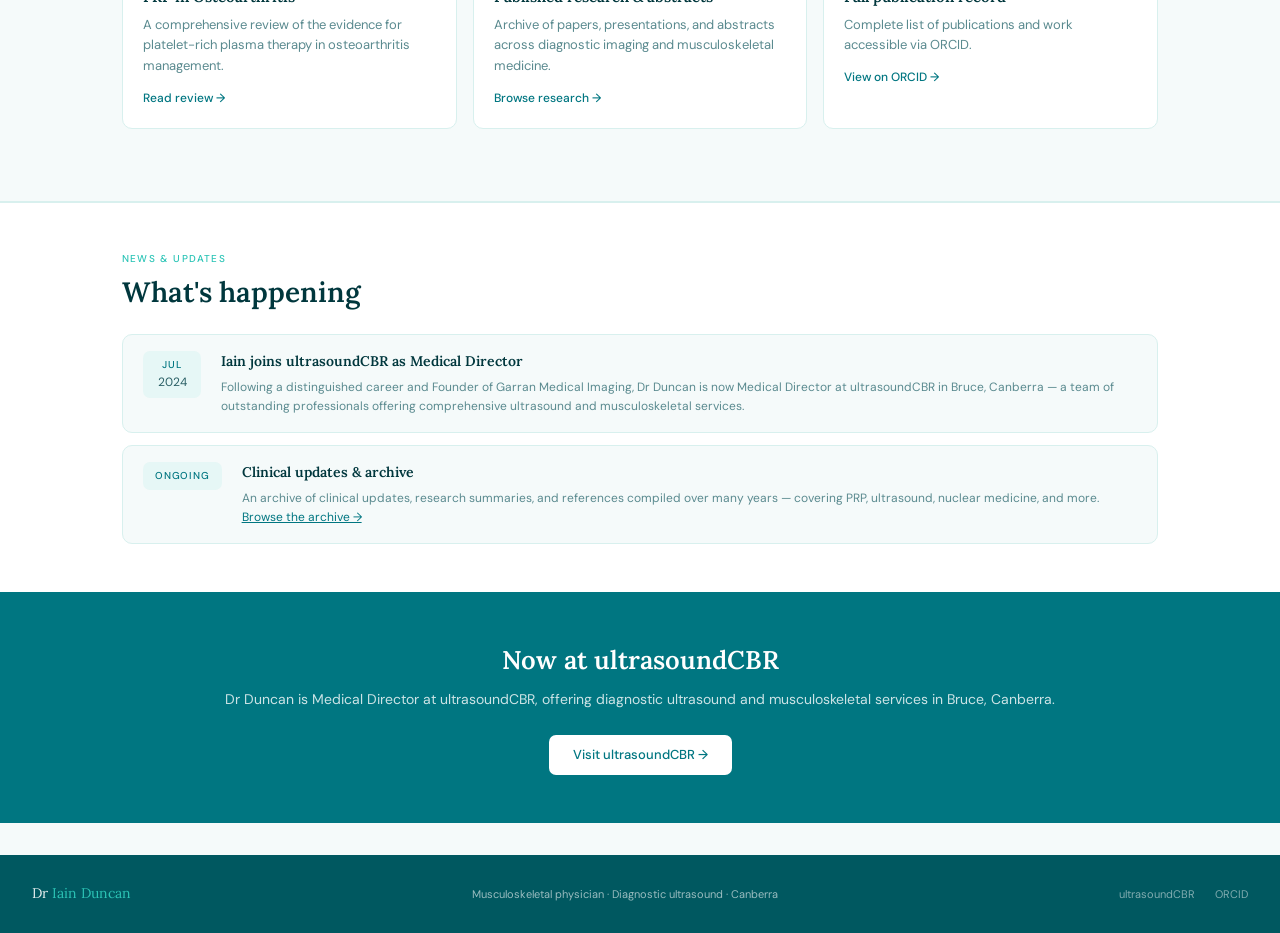
==== commit 43a00143: "Add files via upload" ====
--- a/index.html
+++ b/index.html
@@ -17,6 +17,8 @@
 .hero-actions{display:flex;gap:0.75rem;flex-wrap:wrap}
 .hero-card{background:var(--teal-deep);border-radius:16px;padding:2rem 1.75rem;text-align:center;width:100%}
 .avatar-circle{width:72px;height:72px;border-radius:50%;background:var(--teal-bright);display:flex;align-items:center;justify-content:center;font-family:'Lora',serif;font-size:22px;font-weight:600;color:var(--teal-darker);margin:0 auto 0.85rem}
+.avatar-photo{width:96px;height:96px;border-radius:50%;overflow:hidden;margin:0 auto 0.85rem;border:3px solid var(--teal-bright);box-shadow:0 4px 12px rgba(0,55,61,0.15)}
+.avatar-photo img{width:100%;height:100%;object-fit:cover;display:block}
 .hero-card h3{font-family:'Lora',serif;font-size:17px;color:#fff;margin-bottom:0.3rem}
 .hero-card .sub{font-size:12px;color:rgba(255,255,255,0.7);margin-bottom:1.1rem}
 .credentials{display:flex;flex-direction:column;gap:0.4rem;text-align:left}
@@ -59,6 +61,7 @@
     <li><a href="index.html" class="active">Home</a></li>
     <li><a href="patients.html">For Patients</a></li>
     <li><a href="research.html">Research</a></li>
+    <li><a href="news.html">News</a></li>
   </ul>
   <a href="https://www.ultrasoundcbr.com.au/" class="btn-nav" target="_blank">ultrasoundCBR →</a>
 </nav>
@@ -76,7 +79,7 @@
     </div>
     <div>
       <div class="hero-card">
-        <div class="avatar-circle">ID</div>
+        <div class="avatar-photo"><img src="images/iain.jpg" alt="Dr Iain Duncan"></div>
         <h3>Dr Iain Duncan</h3>
         <p class="sub">Medical Director, ultrasoundCBR · Bruce, Canberra</p>
         <div class="credentials">
@@ -178,8 +181,8 @@
       <div class="news-item">
         <div class="news-date"><div class="month">Ongoing</div><div class="year"></div></div>
         <div class="news-content">
-          <h4>Latest research &amp; clinical updates</h4>
-          <p>Iain continues to share updates on advances in musculoskeletal medicine, imaging technology, and regenerative therapies on the <a href="research.html" style="color:var(--teal-deep)">Research page</a>.</p>
+          <h4>Clinical updates &amp; archive</h4>
+          <p>An archive of clinical updates, research summaries, and references compiled over many years — covering PRP, ultrasound, nuclear medicine, and more. <a href="news.html" style="color:var(--teal-deep)">Browse the archive →</a></p>
         </div>
       </div>
     </div>
--- a/style.css
+++ b/style.css
@@ -0,0 +1,109 @@
+*,*::before,*::after{box-sizing:border-box;margin:0;padding:0}
+:root{
+  --teal-bright:#2BC4B6;
+  --teal-deep:#007681;
+  --teal-darker:#005860;
+  --teal-pale:#E6F7F6;
+  --teal-mid:#D0F0EE;
+  --white:#FFFFFF;
+  --off-white:#F5FAFA;
+  --text-dark:#00373D;
+  --text-mid:#2A5F65;
+  --text-muted:#5A8A8F;
+  --border:#B8E4E1;
+  --border-light:#D8F0EE;
+}
+html{scroll-behavior:smooth}
+body{font-family:'DM Sans',sans-serif;background:var(--off-white);color:var(--text-dark);line-height:1.55;font-size:15px}
+nav{position:sticky;top:0;z-index:100;background:rgba(255,255,255,0.96);backdrop-filter:blur(8px);border-bottom:1px solid var(--border-light);padding:0 2rem;display:flex;align-items:center;justify-content:space-between;height:56px}
+.nav-brand{font-family:'Lora',serif;font-size:16px;font-weight:600;color:var(--teal-deep);letter-spacing:-0.01em;text-decoration:none}
+.nav-brand span{color:var(--teal-bright)}
+.nav-links{display:flex;gap:1.75rem;list-style:none}
+.nav-links a{font-size:12px;font-weight:400;letter-spacing:0.05em;text-transform:uppercase;color:var(--text-mid);text-decoration:none;transition:color 0.2s}
+.nav-links a:hover,.nav-links a.active{color:var(--teal-deep)}
+.btn-nav{background:var(--teal-deep);color:#fff;border:none;padding:8px 18px;border-radius:6px;font-family:'DM Sans',sans-serif;font-size:12px;font-weight:500;cursor:pointer;text-decoration:none;transition:background 0.2s}
+.btn-nav:hover{background:var(--teal-darker)}
+
+/* Page header (for sub-pages) */
+.page-header{background:var(--white);border-bottom:1px solid var(--border-light);padding:3rem 2rem 2.5rem}
+.page-header-inner{max-width:1100px;margin:0 auto}
+.page-tag{display:inline-block;background:var(--teal-pale);color:var(--teal-deep);font-size:10px;letter-spacing:0.1em;text-transform:uppercase;font-weight:500;padding:4px 12px;border-radius:100px;margin-bottom:1rem}
+.page-header h1{font-family:'Lora',serif;font-size:clamp(1.7rem,3vw,2.3rem);line-height:1.2;font-weight:600;color:var(--text-dark);margin-bottom:0.6rem}
+.page-header .lede{font-size:15px;color:var(--text-mid);line-height:1.7;max-width:680px}
+.breadcrumb{font-size:11px;color:var(--text-muted);margin-bottom:1.25rem;letter-spacing:0.04em;text-transform:uppercase}
+.breadcrumb a{color:var(--teal-deep);text-decoration:none}
+.breadcrumb a:hover{text-decoration:underline}
+
+/* Buttons */
+.btn-primary{background:var(--teal-deep);color:#fff;border:none;padding:10px 20px;border-radius:7px;font-family:'DM Sans',sans-serif;font-size:13px;font-weight:500;cursor:pointer;text-decoration:none;transition:background 0.2s;display:inline-block}
+.btn-primary:hover{background:var(--teal-darker)}
+.btn-outline{background:transparent;color:var(--teal-deep);border:1.5px solid var(--teal-deep);padding:10px 20px;border-radius:7px;font-family:'DM Sans',sans-serif;font-size:13px;font-weight:400;cursor:pointer;text-decoration:none;transition:all 0.2s;display:inline-block}
+.btn-outline:hover{background:var(--teal-pale)}
+
+/* Content */
+.content{max-width:780px;margin:0 auto;padding:2.5rem 2rem 3rem}
+.content-wide{max-width:1100px;margin:0 auto;padding:2.5rem 2rem 3rem}
+.content h2{font-family:'Lora',serif;font-size:1.4rem;font-weight:600;color:var(--text-dark);margin-top:2.25rem;margin-bottom:0.85rem;line-height:1.3}
+.content h2:first-child{margin-top:0}
+.content h3{font-family:'Lora',serif;font-size:1.1rem;font-weight:600;color:var(--teal-deep);margin-top:1.75rem;margin-bottom:0.6rem}
+.content p{font-size:14px;color:var(--text-mid);line-height:1.75;margin-bottom:1rem}
+.content ul,.content ol{margin:0.5rem 0 1.25rem 1.4rem;color:var(--text-mid);font-size:14px}
+.content li{margin-bottom:0.4rem;line-height:1.65}
+.content a{color:var(--teal-deep);text-decoration:underline;text-decoration-color:var(--teal-bright);text-underline-offset:3px}
+.content a:hover{color:var(--teal-darker)}
+.content a.btn-primary{color:#fff;text-decoration:none}
+.content a.btn-primary:hover{color:#fff}
+.content a.btn-outline{color:var(--teal-deep);text-decoration:none}
+.content a.btn-white{color:var(--teal-deep);text-decoration:none}
+.content strong{color:var(--text-dark);font-weight:500}
+.content blockquote{font-family:'Lora',serif;font-style:italic;font-size:16px;color:var(--teal-deep);line-height:1.6;padding:0.5rem 0 0.5rem 1.25rem;border-left:3px solid var(--teal-bright);margin:1.5rem 0}
+.content hr{border:0;border-top:1px solid var(--border-light);margin:2.5rem 0}
+
+/* Feature image */
+.feature-image{margin:0 0 1.75rem 0;border-radius:12px;overflow:hidden;background:var(--teal-pale)}
+.feature-image img{width:100%;height:auto;display:block}
+.feature-image figcaption{font-size:12px;color:var(--text-muted);font-style:italic;padding:0.7rem 1rem;text-align:center;background:var(--white);border-top:1px solid var(--border-light)}
+
+/* Callout box */
+.callout{background:var(--teal-pale);border-left:3px solid var(--teal-bright);border-radius:0 8px 8px 0;padding:1.1rem 1.25rem;margin:1.5rem 0}
+.callout-title{font-family:'Lora',serif;font-weight:600;color:var(--teal-deep);font-size:14px;margin-bottom:0.4rem}
+.callout p{font-size:13px;margin-bottom:0.5rem}
+.callout p:last-child{margin-bottom:0}
+
+/* Download list */
+.download-list{display:grid;grid-template-columns:repeat(auto-fill,minmax(260px,1fr));gap:0.6rem;margin-top:1rem;list-style:none;padding:0!important}
+.download-list li{margin:0}
+.download-list a{display:flex;align-items:center;gap:0.6rem;padding:0.7rem 0.85rem;background:var(--white);border:1px solid var(--border-light);border-radius:7px;text-decoration:none;color:var(--text-dark);font-size:13px;transition:border-color 0.2s}
+.download-list a:hover{border-color:var(--teal-bright)}
+.download-list a::before{content:"↓";color:var(--teal-bright);font-weight:600}
+
+/* Card grid (for sub-page links) */
+.card-grid{display:grid;grid-template-columns:repeat(auto-fit,minmax(260px,1fr));gap:1rem;margin:1.5rem 0}
+.card{background:var(--white);border:1px solid var(--border-light);border-radius:10px;padding:1.25rem;text-decoration:none;color:inherit;display:flex;flex-direction:column;gap:0.5rem;transition:border-color 0.2s}
+.card:hover{border-color:var(--teal-bright)}
+.card-tag{font-size:10px;letter-spacing:0.08em;text-transform:uppercase;font-weight:500;color:var(--teal-deep);background:var(--teal-pale);padding:3px 10px;border-radius:100px;width:fit-content}
+.card h4{font-family:'Lora',serif;font-size:15px;font-weight:600;color:var(--text-dark);line-height:1.3}
+.card p{font-size:13px;color:var(--text-muted);line-height:1.6;margin:0}
+.card .arrow{font-size:12px;color:var(--teal-deep);font-weight:500;margin-top:0.25rem}
+
+/* TOC for long pages */
+.toc{background:var(--white);border:1px solid var(--border-light);border-radius:10px;padding:1.1rem 1.25rem;margin-bottom:2rem}
+.toc h4{font-family:'Lora',serif;font-size:13px;font-weight:600;color:var(--text-dark);margin-bottom:0.5rem;text-transform:uppercase;letter-spacing:0.05em}
+.toc ul{list-style:none;margin:0;padding:0;font-size:13px}
+.toc li{margin:0.25rem 0;line-height:1.5}
+.toc a{color:var(--teal-deep);text-decoration:none}
+.toc a:hover{text-decoration:underline}
+
+/* Footer */
+footer{background:var(--teal-darker);color:rgba(255,255,255,0.6);padding:1.75rem 2rem;display:flex;align-items:center;justify-content:space-between;flex-wrap:wrap;gap:0.75rem;margin-top:2rem}
+footer .brand{font-family:'Lora',serif;font-size:14px;color:rgba(255,255,255,0.9)}
+footer .brand span{color:var(--teal-bright)}
+footer p{font-size:11px}
+footer a{color:rgba(255,255,255,0.5);text-decoration:none;font-size:11px}
+footer a:hover{color:#fff}
+
+@media(max-width:768px){
+  .nav-links{display:none}
+  .content,.content-wide,.page-header,.page-header-inner{padding-left:1.25rem;padding-right:1.25rem}
+  footer{flex-direction:column;align-items:flex-start}
+}
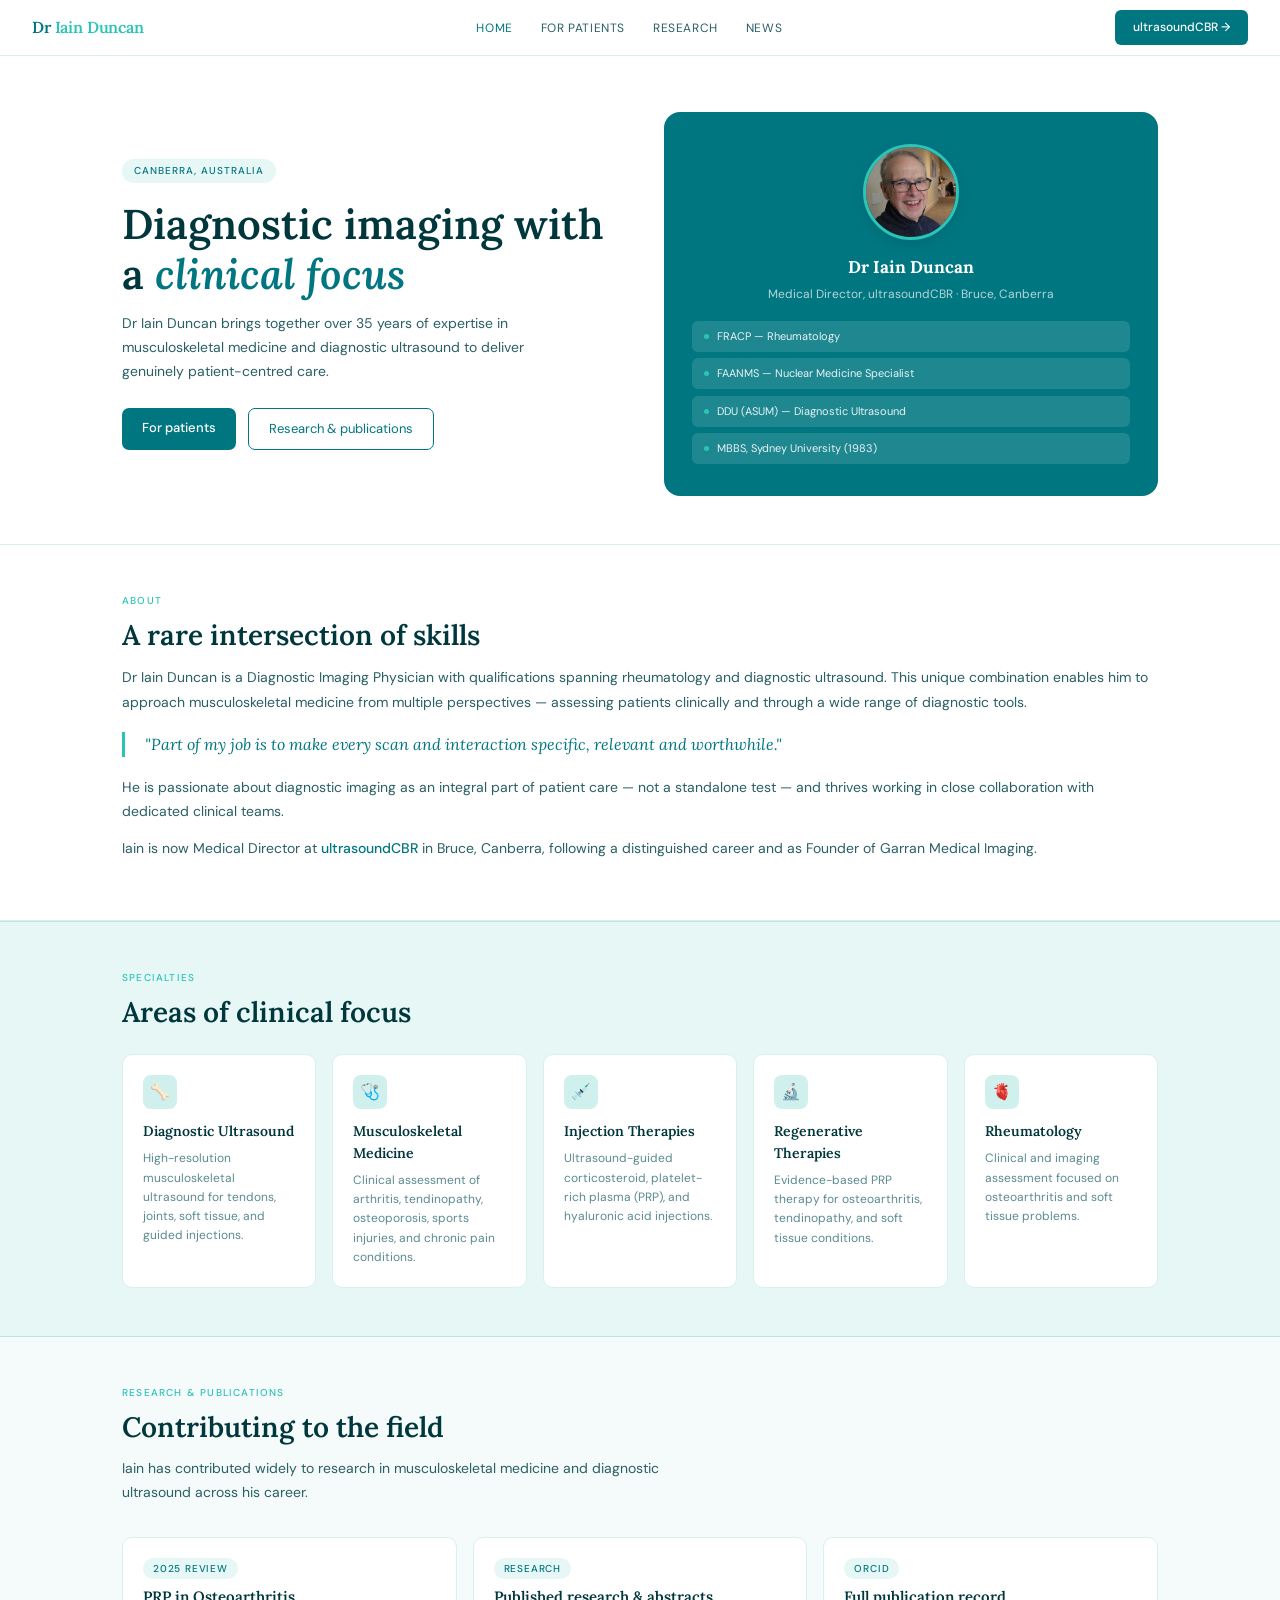
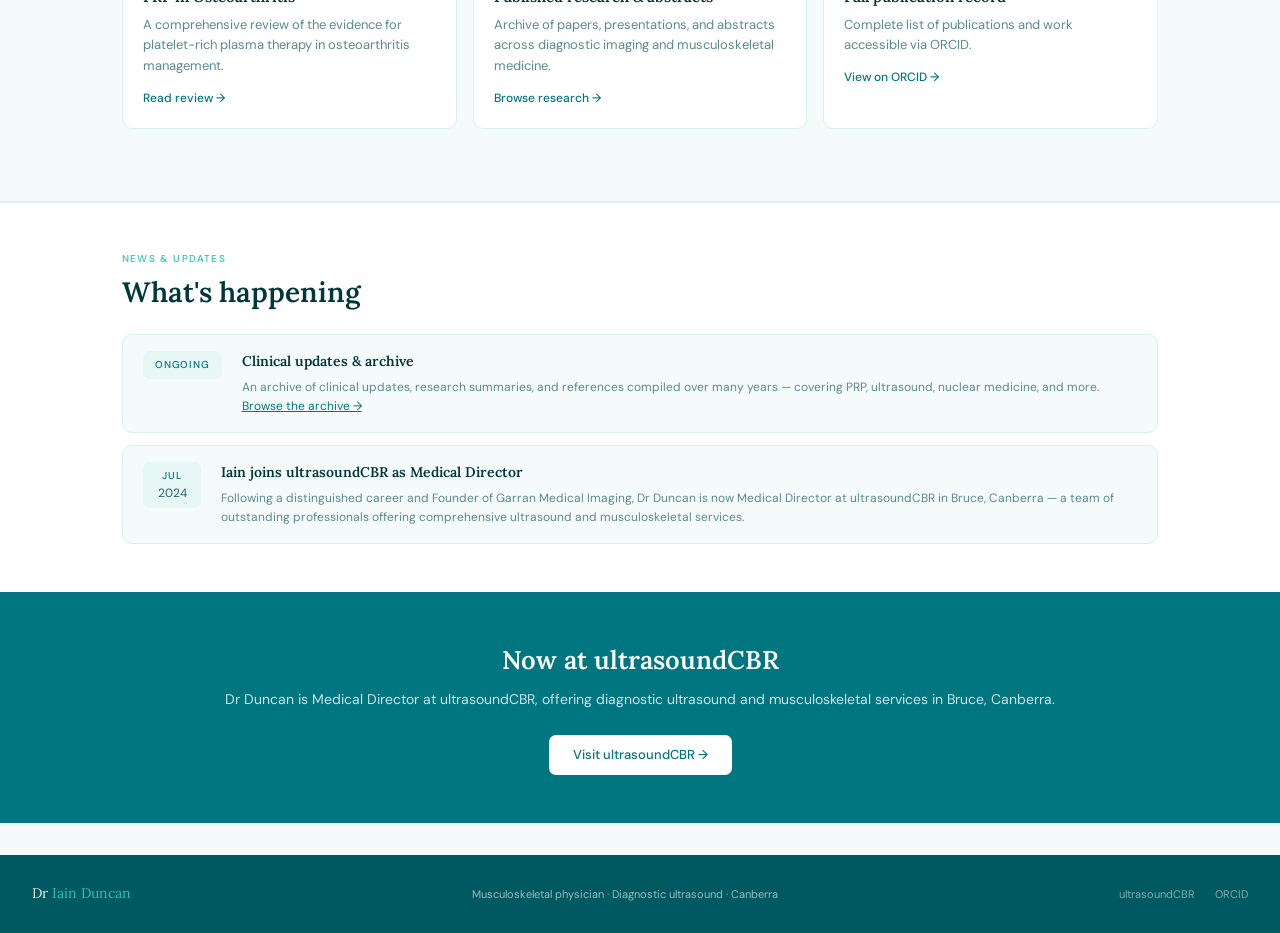
==== commit cf1942c5: "Add files via upload" ====
--- a/index.html
+++ b/index.html
@@ -172,17 +172,17 @@
     <h2 class="section-title">What's happening</h2>
     <div class="news-list">
       <div class="news-item">
+        <div class="news-date"><div class="month">Ongoing</div><div class="year"></div></div>
+        <div class="news-content">
+          <h4>Clinical updates &amp; archive</h4>
+          <p>An archive of clinical updates, research summaries, and references compiled over many years — covering PRP, ultrasound, nuclear medicine, and more. <a href="news.html" style="color:var(--teal-deep)">Browse the archive →</a></p>
+        </div>
+      </div>
+      <div class="news-item">
         <div class="news-date"><div class="month">Jul</div><div class="year">2024</div></div>
         <div class="news-content">
           <h4>Iain joins ultrasoundCBR as Medical Director</h4>
           <p>Following a distinguished career and Founder of Garran Medical Imaging, Dr Duncan is now Medical Director at ultrasoundCBR in Bruce, Canberra — a team of outstanding professionals offering comprehensive ultrasound and musculoskeletal services.</p>
-        </div>
-      </div>
-      <div class="news-item">
-        <div class="news-date"><div class="month">Ongoing</div><div class="year"></div></div>
-        <div class="news-content">
-          <h4>Clinical updates &amp; archive</h4>
-          <p>An archive of clinical updates, research summaries, and references compiled over many years — covering PRP, ultrasound, nuclear medicine, and more. <a href="news.html" style="color:var(--teal-deep)">Browse the archive →</a></p>
         </div>
       </div>
     </div>
--- a/style.css
+++ b/style.css
@@ -60,7 +60,7 @@
 .content hr{border:0;border-top:1px solid var(--border-light);margin:2.5rem 0}
 
 /* Feature image */
-.feature-image{margin:0 0 1.75rem 0;border-radius:12px;overflow:hidden;background:var(--teal-pale)}
+.feature-image{margin:0 auto 1.75rem;max-width:420px;border-radius:12px;overflow:hidden;background:var(--teal-pale)}
 .feature-image img{width:100%;height:auto;display:block}
 .feature-image figcaption{font-size:12px;color:var(--text-muted);font-style:italic;padding:0.7rem 1rem;text-align:center;background:var(--white);border-top:1px solid var(--border-light)}
 
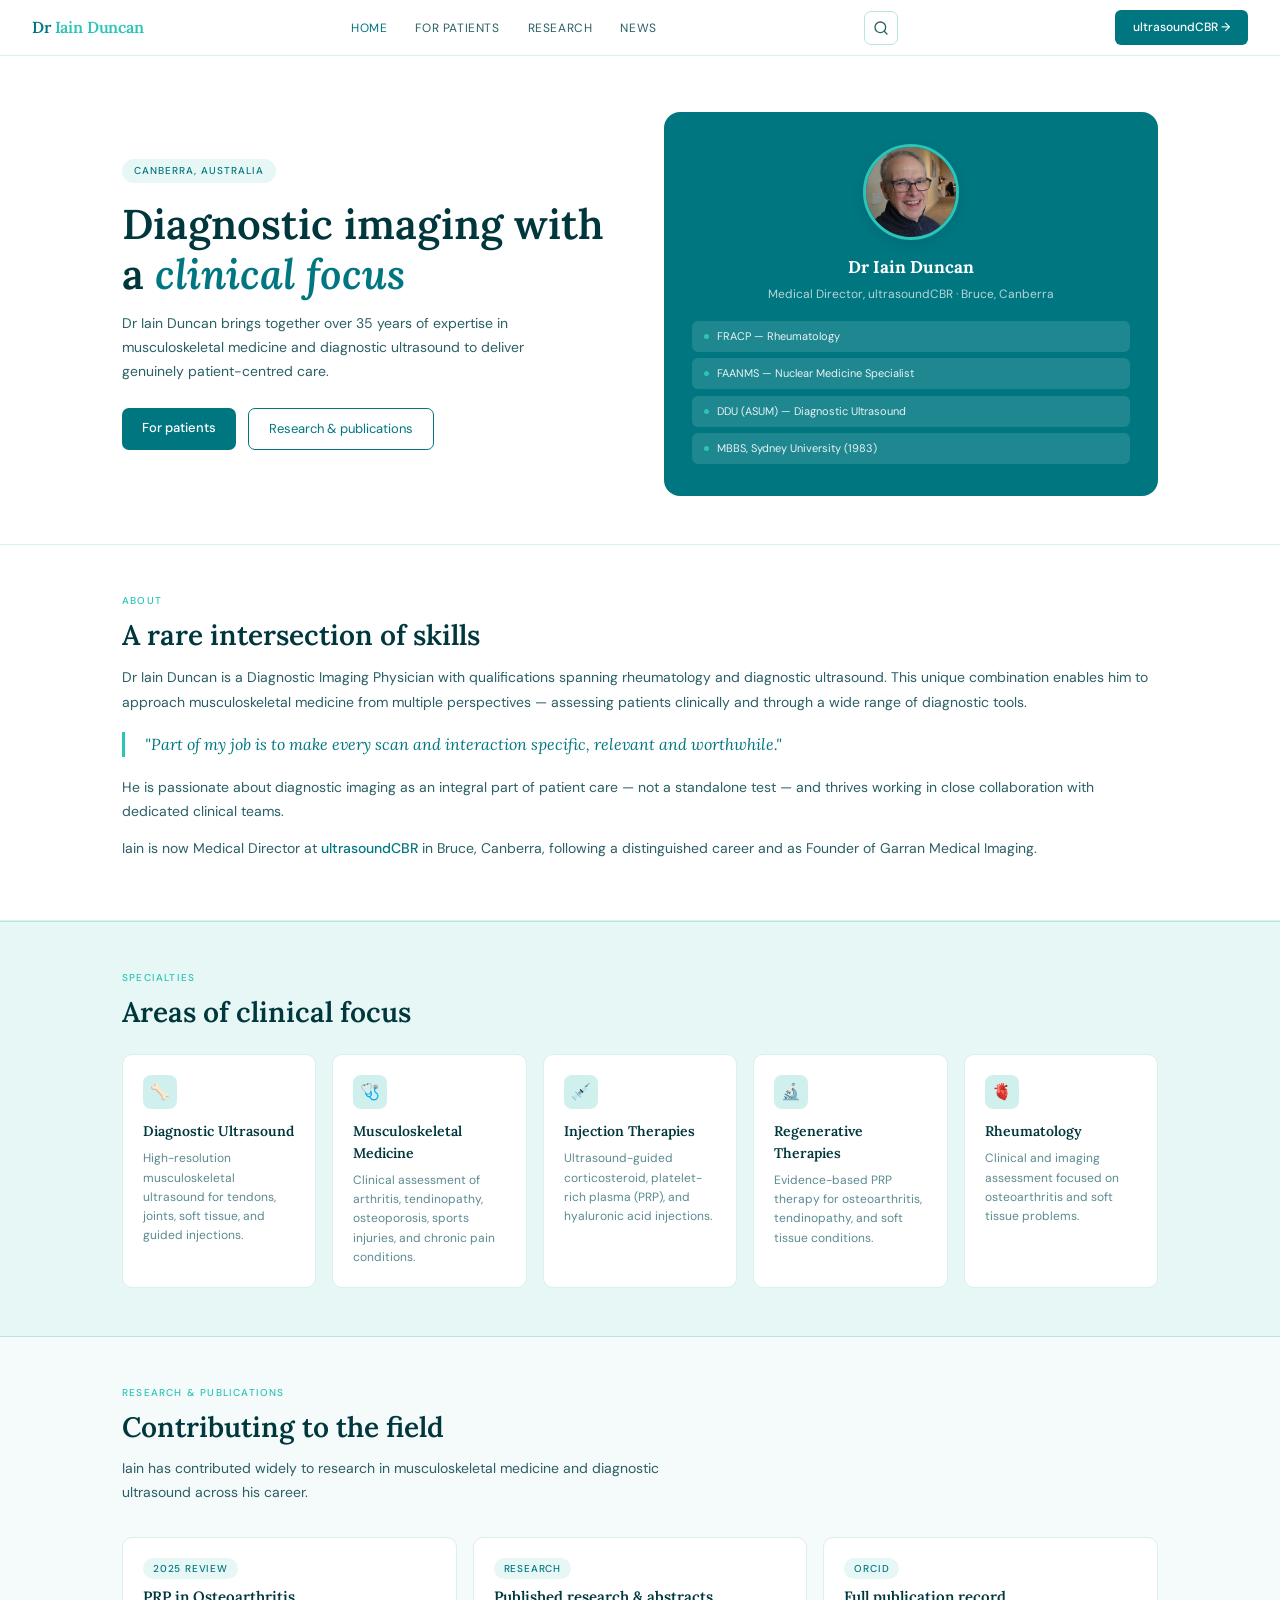
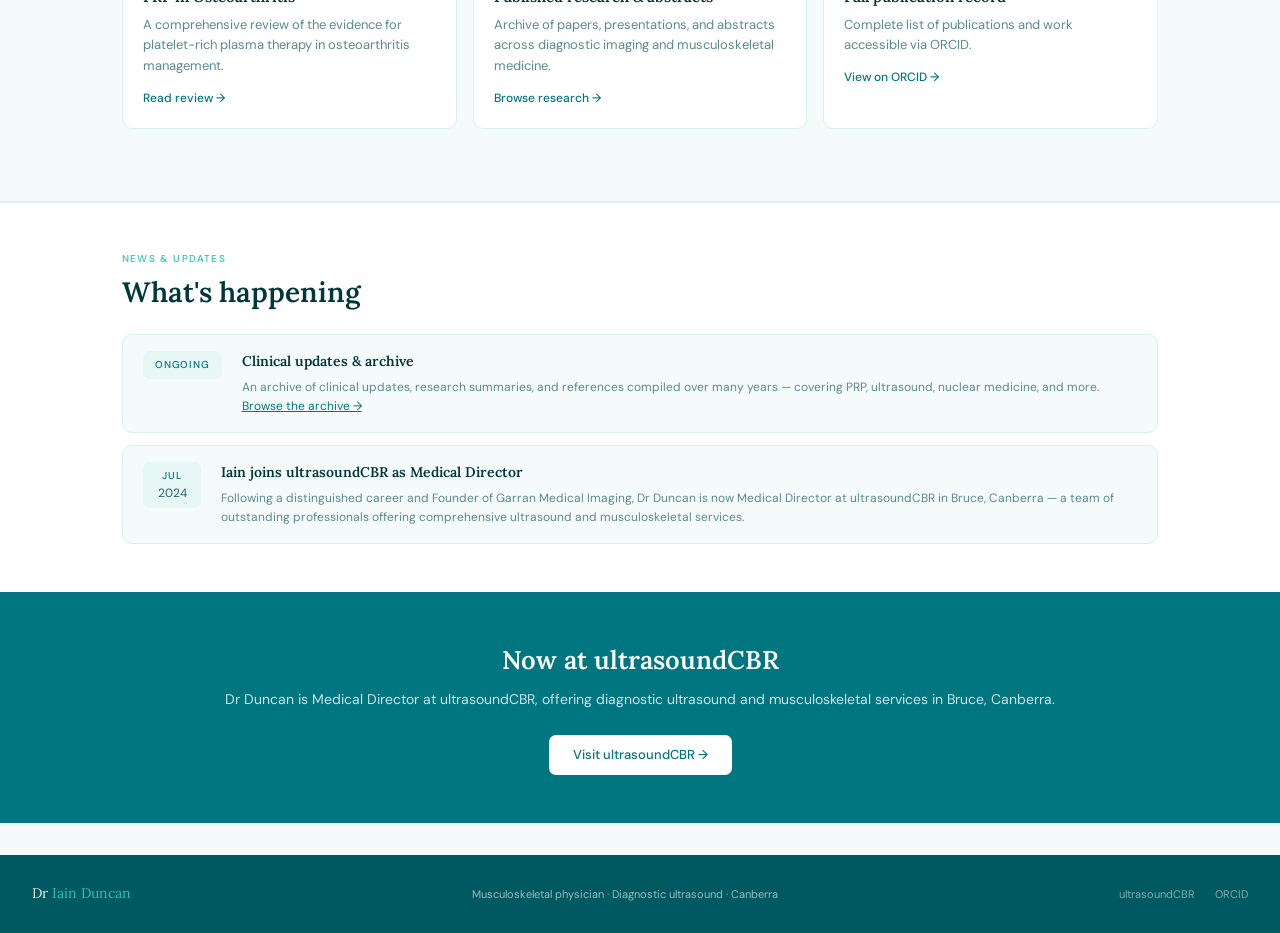
==== commit 42b1bd76: "Add files via upload" ====
--- a/index.html
+++ b/index.html
@@ -204,5 +204,7 @@
   </div>
 </footer>
 
+<script src="search-index.js"></script>
+<script src="search.js"></script>
 </body>
 </html>
--- a/style.css
+++ b/style.css
@@ -107,3 +107,26 @@
   .content,.content-wide,.page-header,.page-header-inner{padding-left:1.25rem;padding-right:1.25rem}
   footer{flex-direction:column;align-items:flex-start}
 }
+
+/* Search */
+#search-btn{background:transparent;border:1px solid var(--border);color:var(--text-mid);width:34px;height:34px;border-radius:7px;display:flex;align-items:center;justify-content:center;cursor:pointer;margin-right:0.6rem;transition:all 0.2s;padding:0}
+#search-btn:hover{border-color:var(--teal-deep);color:var(--teal-deep)}
+#search-overlay{position:fixed;inset:0;background:rgba(0,55,61,0.5);backdrop-filter:blur(4px);z-index:9999;display:none;align-items:flex-start;justify-content:center;padding-top:8vh}
+#search-overlay.open{display:flex}
+.search-box{background:var(--white);border-radius:14px;width:min(640px,92vw);max-height:80vh;display:flex;flex-direction:column;box-shadow:0 20px 50px rgba(0,55,61,0.3);overflow:hidden}
+.search-input-wrap{display:flex;align-items:center;gap:0.7rem;padding:1rem 1.1rem;border-bottom:1px solid var(--border-light)}
+.search-icon{color:var(--text-muted);flex-shrink:0}
+#search-input{flex:1;border:none;outline:none;font-family:'DM Sans',sans-serif;font-size:15px;color:var(--text-dark);background:transparent}
+#search-input::placeholder{color:var(--text-muted)}
+#search-close{background:transparent;border:none;color:var(--text-muted);font-size:16px;cursor:pointer;padding:4px 8px;border-radius:4px}
+#search-close:hover{background:var(--teal-pale);color:var(--teal-deep)}
+#search-results{flex:1;overflow-y:auto;padding:0.4rem}
+.search-empty{padding:1.5rem;text-align:center;color:var(--text-muted);font-size:13px}
+.search-result{display:block;padding:0.85rem 1rem;border-radius:8px;text-decoration:none;color:inherit;border:1px solid transparent;transition:background 0.15s;margin-bottom:2px}
+.search-result:hover{background:var(--teal-pale)}
+.search-result-title{font-family:'Lora',serif;font-size:14px;font-weight:600;color:var(--text-dark);margin-bottom:3px}
+.search-result-snippet{font-size:12.5px;color:var(--text-mid);line-height:1.55;margin-bottom:3px}
+.search-result-url{font-size:10.5px;color:var(--teal-deep);font-family:'DM Sans',sans-serif;letter-spacing:0.02em}
+.search-result mark{background:rgba(43,196,182,0.25);color:var(--text-dark);padding:0 2px;border-radius:2px}
+.search-hint{padding:0.5rem 1rem;border-top:1px solid var(--border-light);font-size:11px;color:var(--text-muted);text-align:right;background:var(--off-white)}
+.search-hint kbd{background:var(--white);border:1px solid var(--border);padding:1px 5px;border-radius:3px;font-family:'DM Sans',sans-serif;font-size:10px;color:var(--text-mid)}
